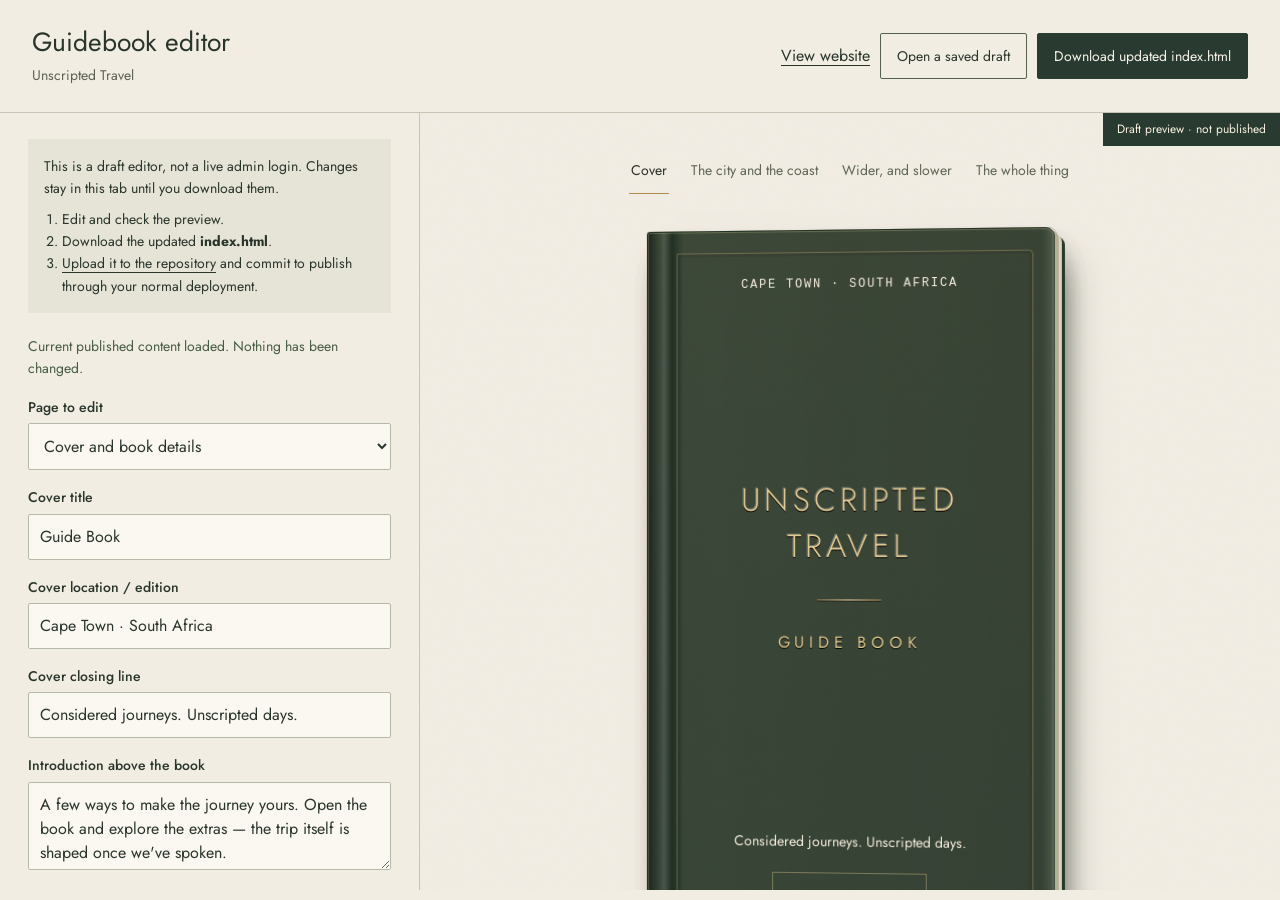
==== guidebook-editor.html @ ca8cc562 "Build textured interactive guidebook with side-turning pages and content editor Replace the bottom n" ====
<!doctype html>
<html lang="en">
<head>
  <meta charset="utf-8">
  <meta name="viewport" content="width=device-width,initial-scale=1">
  <meta name="robots" content="noindex,nofollow">
  <title>Guidebook editor — Unscripted Travel</title>
  <link rel="preconnect" href="https://fonts.googleapis.com">
  <link rel="preconnect" href="https://fonts.gstatic.com" crossorigin>
  <link href="https://fonts.googleapis.com/css2?family=Jost:wght@300;400;500&display=swap" rel="stylesheet">
  <style>
    * { box-sizing:border-box; }
    body { margin:0; background:#f2ede3; color:#29352b; font:16px/1.6 'Jost',system-ui,sans-serif; }
    header { padding:25px 32px; border-bottom:1px solid #c8c5b7; display:flex; justify-content:space-between; align-items:center; flex-wrap:wrap; gap:20px; }
    h1 { font-size:1.65rem; font-weight:400; line-height:1.3; margin:0; }
    header p { font-size:.875rem; margin:5px 0 0; color:#5b6053; }
    a { color:inherit; text-underline-offset:4px; }
    button,.file-button { border:1px solid #53604d; color:#29352b; background:transparent; padding:11px 16px; font:inherit; font-size:.875rem; cursor:pointer; text-decoration:none; display:inline-block; border-radius:2px; }
    button.primary { color:#f9f4e8; background:#293b30; border-color:#293b30; }
    button:disabled { opacity:.4; cursor:default; }
    button:hover:not(:disabled),.file-button:hover { box-shadow:inset 0 0 0 1px currentColor; }
    :focus-visible { outline:2px solid #8b6c35; outline-offset:3px; }
    .actions { display:flex; gap:10px; flex-wrap:wrap; align-items:center; }
    .workspace { display:grid; grid-template-columns:420px minmax(0,1fr); }
    .editing { padding:26px 28px 40px; max-height:calc(100dvh - 123px); overflow:auto; border-right:1px solid #c8c5b7; }
    .preview { position:sticky; top:0; height:calc(100dvh - 123px); min-height:700px; }
    iframe { width:100%; height:100%; border:0; }
    .notice { font-size:.875rem; padding:16px; background:#e6e3d7; margin:0 0 22px; }
    .notice p { margin:0 0 8px; }
    .notice ol { margin:8px 0 0; padding-left:18px; }
    #editor-status { font-size:.875rem; color:#465b41; min-height:1.6em; }
    #editor-status[data-error] { color:#8c2b23; }
    fieldset { border:0; padding:0; margin:0; min-width:0; }
    label { display:block; font-size:.875rem; font-weight:500; margin:16px 0 5px; }
    input,textarea,select { width:100%; font:inherit; line-height:1.5; padding:10px 11px; border:1px solid #b7b9a8; border-radius:2px; background:#fbf8f1; color:#29352b; }
    textarea { min-height:88px; resize:vertical; }
    input[type=file] { position:absolute; width:1px; height:1px; opacity:0; }
    .file-button:has(input:focus-visible) { outline:2px solid #8b6c35; outline-offset:3px; }
    .file-button { margin:0; font-weight:400; }
    .group { padding-bottom:24px; margin-bottom:24px; border-bottom:1px solid #b7b9a8; }
    h2 { font-size:1.15rem; font-weight:500; margin:22px 0 10px; }
    h3 { font-size:.875rem; font-weight:500; margin:26px 0 0; text-transform:uppercase; letter-spacing:.1em; }
    .group:first-child h2 { margin-top:20px; }
    #load-retry[hidden],[hidden] { display:none !important; }
    .preview-label { position:absolute; top:0; right:0; padding:7px 14px; font-size:.75rem; color:#f8f0e1; background:#293b30; z-index:1; pointer-events:none; }
    @media (max-width:1100px) { .workspace { grid-template-columns:360px minmax(0,1fr); } }
    @media (max-width:850px) { header { padding:22px; } .workspace { grid-template-columns:1fr; } .editing { max-height:none; overflow:visible; border:0; padding:20px; } .preview { position:relative; height:850px; min-height:0; border-top:1px solid #c8c5b7; } }
  </style>
</head>
<body>
  <header>
    <div><h1>Guidebook editor</h1><p>Unscripted Travel</p></div>
    <div class="actions">
      <a href="index.html#add-ons" target="_blank" rel="noopener">View website</a>
      <label class="file-button">Open a saved draft<input id="import" type="file" accept=".html,text/html" disabled></label>
      <button class="primary" id="download" disabled>Download updated index.html</button>
    </div>
  </header>
  <main class="workspace">
    <section class="editing" aria-label="Guidebook content">
      <div class="notice">
        <p>This is a draft editor, not a live admin login. Changes stay in this tab until you download them.</p>
        <ol>
          <li>Edit and check the preview.</li>
          <li>Download the updated <strong>index.html</strong>.</li>
          <li><a href="https://github.com/danieljoffeinfo-web/unscripted-travel/upload/main" target="_blank" rel="noopener">Upload it to the repository</a> and commit to publish through your normal deployment.</li>
        </ol>
      </div>
      <p id="editor-status" role="status" aria-live="polite">Loading the current guidebook…</p>
      <button type="button" id="load-retry" hidden>Try loading again</button>
      <form id="editor-form" hidden>
        <label for="page-select">Page to edit</label>
        <select id="page-select"><option value="0">Cover and book details</option></select>
        <div id="fields"></div>
      </form>
      <noscript>Enable JavaScript to use this editor. The guidebook itself can still be read without it.</noscript>
    </section>
    <section class="preview" aria-label="Draft preview">
      <span class="preview-label">Draft preview · not published</span>
      <iframe id="preview" title="Interactive guidebook draft preview" src="index.html#add-ons"></iframe>
    </section>
  </main>
  <script src="guidebook-editor.js" defer></script>
</body>
</html>
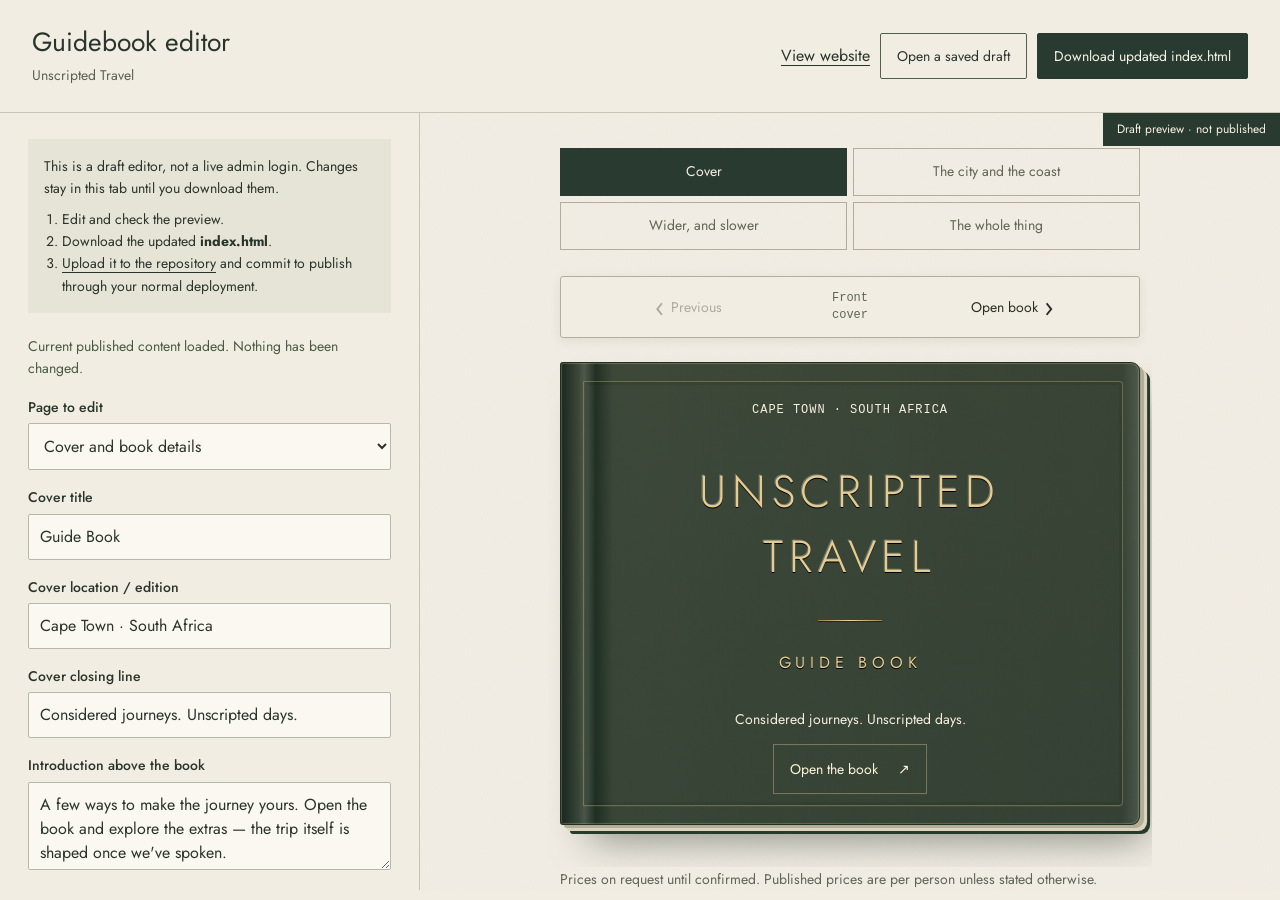
==== commit fd495697: "Make guidebook, content editor and navigation mobile-friendly Use content-sized single pages through" ====
--- a/guidebook-editor.html
+++ b/guidebook-editor.html
@@ -22,6 +22,8 @@
     :focus-visible { outline:2px solid #8b6c35; outline-offset:3px; }
     .actions { display:flex; gap:10px; flex-wrap:wrap; align-items:center; }
     .workspace { display:grid; grid-template-columns:420px minmax(0,1fr); }
+    .workspace > section { min-width:0; }
+    .mobile-view-switch { display:none; }
     .editing { padding:26px 28px 40px; max-height:calc(100dvh - 123px); overflow:auto; border-right:1px solid #c8c5b7; }
     .preview { position:sticky; top:0; height:calc(100dvh - 123px); min-height:700px; }
     iframe { width:100%; height:100%; border:0; }
@@ -44,7 +46,21 @@
     #load-retry[hidden],[hidden] { display:none !important; }
     .preview-label { position:absolute; top:0; right:0; padding:7px 14px; font-size:.75rem; color:#f8f0e1; background:#293b30; z-index:1; pointer-events:none; }
     @media (max-width:1100px) { .workspace { grid-template-columns:360px minmax(0,1fr); } }
-    @media (max-width:850px) { header { padding:22px; } .workspace { grid-template-columns:1fr; } .editing { max-height:none; overflow:visible; border:0; padding:20px; } .preview { position:relative; height:850px; min-height:0; border-top:1px solid #c8c5b7; } }
+    @media (max-width:850px) {
+      header { padding:20px; gap:16px; }
+      .actions { width:100%; display:grid; grid-template-columns:minmax(0,1fr); gap:8px; }
+      .actions > * { min-height:48px; text-align:center; display:flex; justify-content:center; align-items:center; overflow-wrap:anywhere; }
+      button,.file-button { font-size:1rem; }
+      .mobile-view-switch { display:flex; gap:8px; position:sticky; top:0; z-index:40; padding:10px 20px; padding-top:max(10px,env(safe-area-inset-top)); background:#f2ede3; border-bottom:1px solid #c8c5b7; }
+      .mobile-view-switch button { flex:1; min-width:0; min-height:48px; padding:8px; }
+      .mobile-view-switch button[aria-pressed=true] { background:#293b30; color:#f9f4e8; }
+      .workspace { grid-template-columns:minmax(0,1fr); scroll-margin-top:calc(80px + env(safe-area-inset-top)); }
+      .editing { max-height:none; overflow:visible; border:0; padding:20px; }
+      .preview { position:relative; height:calc(100svh - 80px); min-height:420px; border-top:1px solid #c8c5b7; }
+      .workspace[data-view=edit] .preview,.workspace[data-view=preview] .editing { display:none; }
+      input,textarea,select { font-size:16px; min-height:48px; max-width:100%; }
+      .notice { overflow-wrap:anywhere; }
+    }
   </style>
 </head>
 <body>
@@ -56,6 +72,10 @@
       <button class="primary" id="download" disabled>Download updated index.html</button>
     </div>
   </header>
+  <div class="mobile-view-switch" role="group" aria-label="Editor view" hidden>
+    <button type="button" data-view="edit" aria-pressed="true">Edit details</button>
+    <button type="button" data-view="preview" aria-pressed="false">Preview book</button>
+  </div>
   <main class="workspace">
     <section class="editing" aria-label="Guidebook content">
       <div class="notice">
